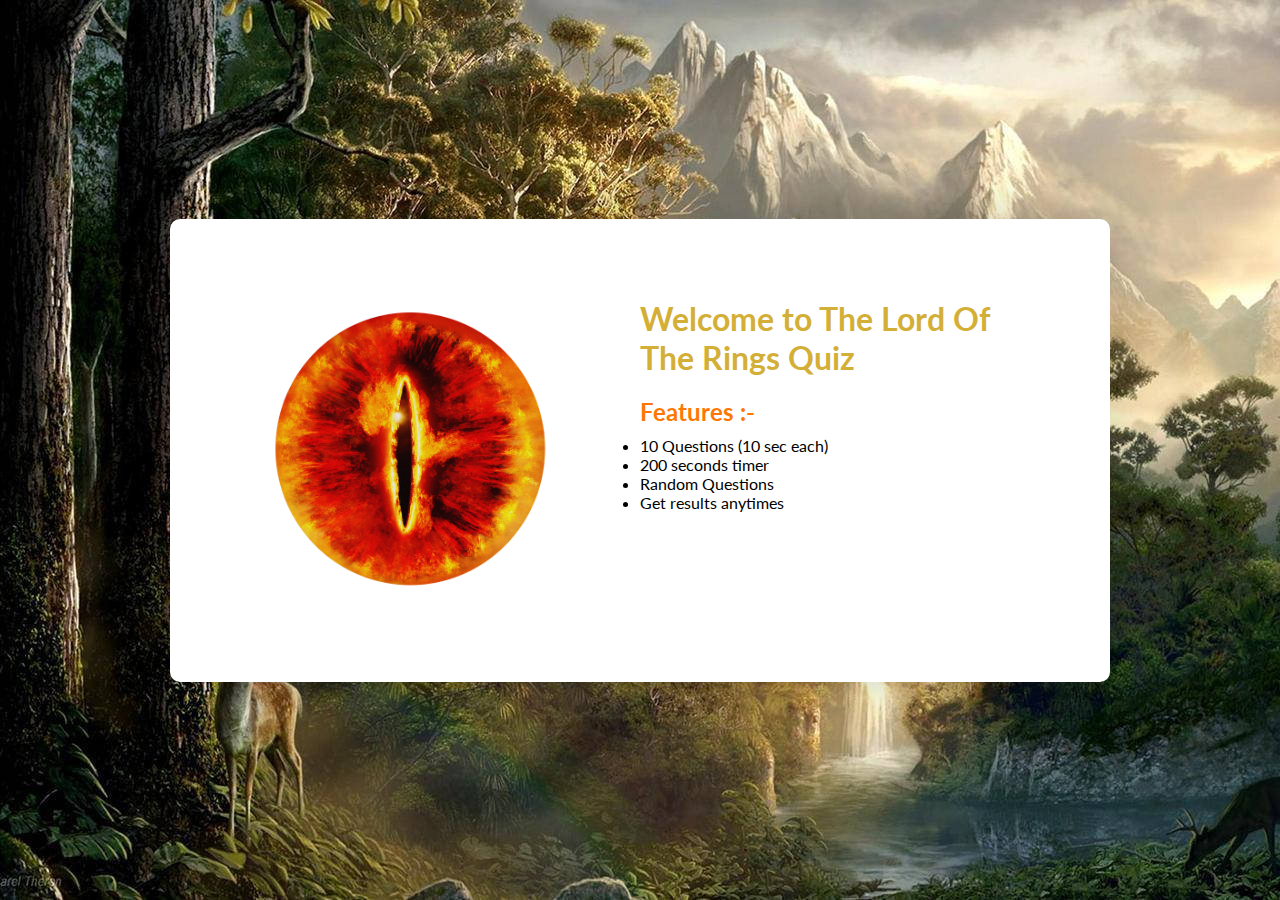
==== index.html @ 33f7904a "add style to rightSide of container" ====
<!DOCTYPE html>
<html lang="en">
<head>
    <meta charset="UTF-8">
    <meta http-equiv="X-UA-Compatible" content="IE=edge">
    <meta name="viewport" content="width=device-width, initial-scale=1.0">
    <link rel="stylesheet" href="assets/style.css">
    <title>LOTR Quiz</title>
</head>
<body>
    <div class="container">
     <div class="leftSide">
        <img src="assets/images/Sauron-logo.png" alt="Quiz logo">

     </div>
     <div class="rightSide">
        <h1>Welcome to The Lord Of The Rings Quiz</h1>
        <h2>Features :-</h2>
        <ul>
          <li>10 Questions (10 sec each)</li>
          <li>200 seconds timer</li>
          <li>Random Questions</li>
          <li>Get results anytimes</li>

        </ul>
        
     </div>
    </div>
    
</body>
<script src="assets/js/jquery-3.5.1.min.js"></script>
<script src="assets/js/tilt.min.js"></script>
</html>
---- assets/style.css ----
@import url('https://fonts.googleapis.com/css2?family=Lato:wght@300;400;700&display=swap');

* {
    margin: 0;
    padding: 0;
    box-sizing: border-box;
}

body {
    font-family: 'Lato', sans-serif;
    background-image: url('/assets/images/background.jpg');
    background-size: cover;
    display: flex;
    justify-content: center;
    align-items: center;
    min-height: 100vh;
}

.container {
    width: 940px;
    background-color: #fff;
    box-shadow: 0 0 50px 0 rgba(0, 0, 0, 0.2);
    min-height: 350px;
    padding: 80px 90px;
    border-radius: 10px;
    display: flex;
}

.leftSide, .rightSide {
   width: 50%;
}
.leftSide img {
    height: 300px;
    width: 300px;
}
.rightSide h1 {
    color: #d4af37;
}
.rightSide h2 {
    color: #FF7700;
    margin: 20px auto 10px;
}
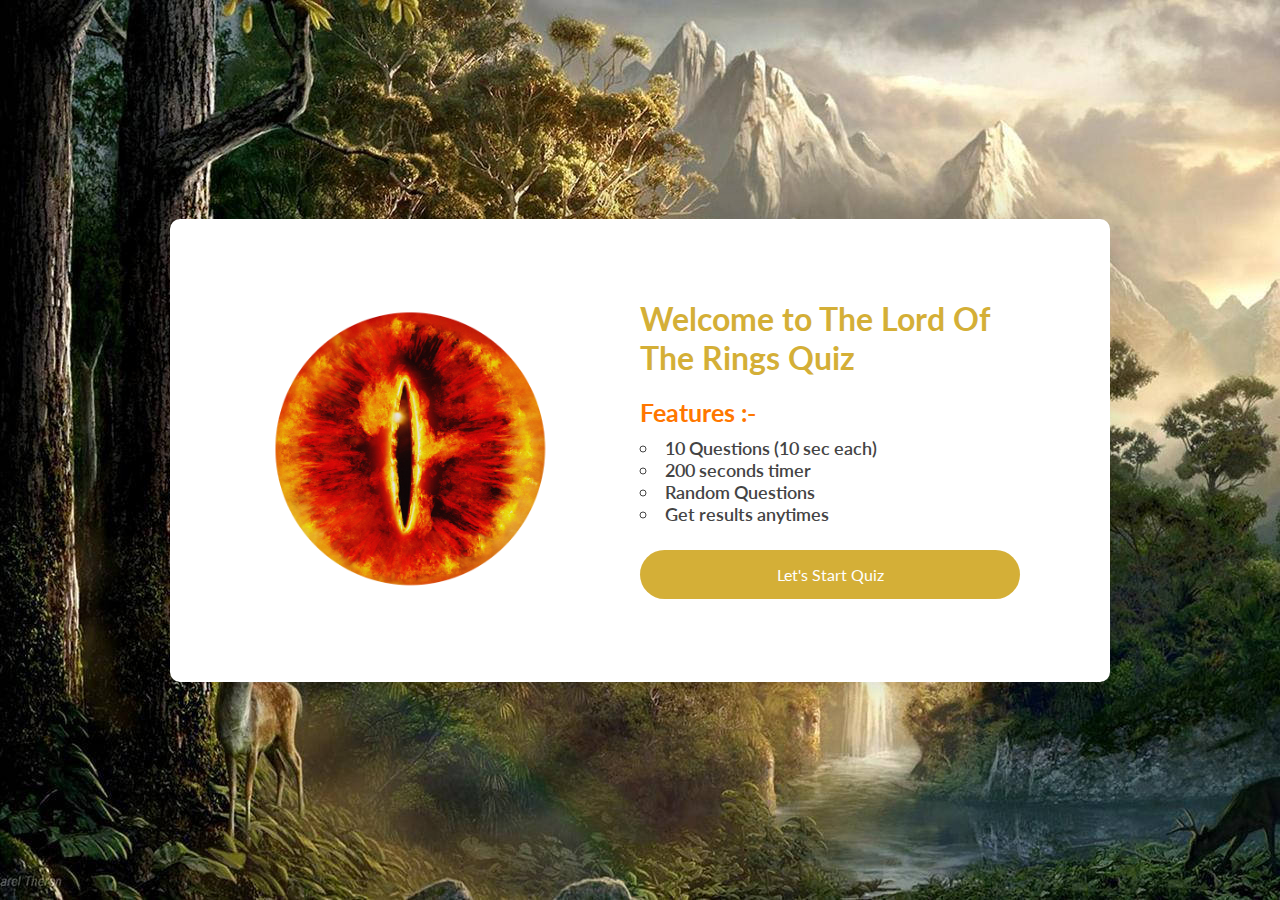
==== commit 6cbd93f3: "add button to home page and style it" ====
--- a/index.html
+++ b/index.html
@@ -10,7 +10,7 @@
 <body>
     <div class="container">
      <div class="leftSide">
-        <img src="assets/images/Sauron-logo.png" alt="Quiz logo">
+        <img src="assets/images/Sauron-logo.png" alt="Quiz logo" class="tilt"/>
 
      </div>
      <div class="rightSide">
@@ -23,6 +23,7 @@
           <li>Get results anytimes</li>
 
         </ul>
+        <a href="questions.html">Let's Start Quiz</a>
         
      </div>
     </div>
@@ -30,4 +31,9 @@
 </body>
 <script src="assets/js/jquery-3.5.1.min.js"></script>
 <script src="assets/js/tilt.min.js"></script>
+<script>
+    $(".tilt").tilt({
+
+    });
+</script>
 </html>--- a/assets/style.css
+++ b/assets/style.css
@@ -35,8 +35,31 @@
 }
 .rightSide h1 {
     color: #d4af37;
+    font-size: 32px;
 }
 .rightSide h2 {
     color: #FF7700;
     margin: 20px auto 10px;
+    font-size: 25px;
+}
+.rightSide ul {
+    color: #444;
+    font-size: 18px;
+    margin-top: 5px;
+    font-weight: 600;
+    list-style-type: circle;
+    list-style-position: inside;
+}
+.rightSide a {
+    background-color: #d4af37;
+    border-radius: 100px;
+    color: #fff;
+    width: 100%;
+    display: inline-block;
+    text-align: center;
+    padding: 15px 0;
+    margin-top: 25px;
+    text-decoration: none;
+    outline: none;
+
 }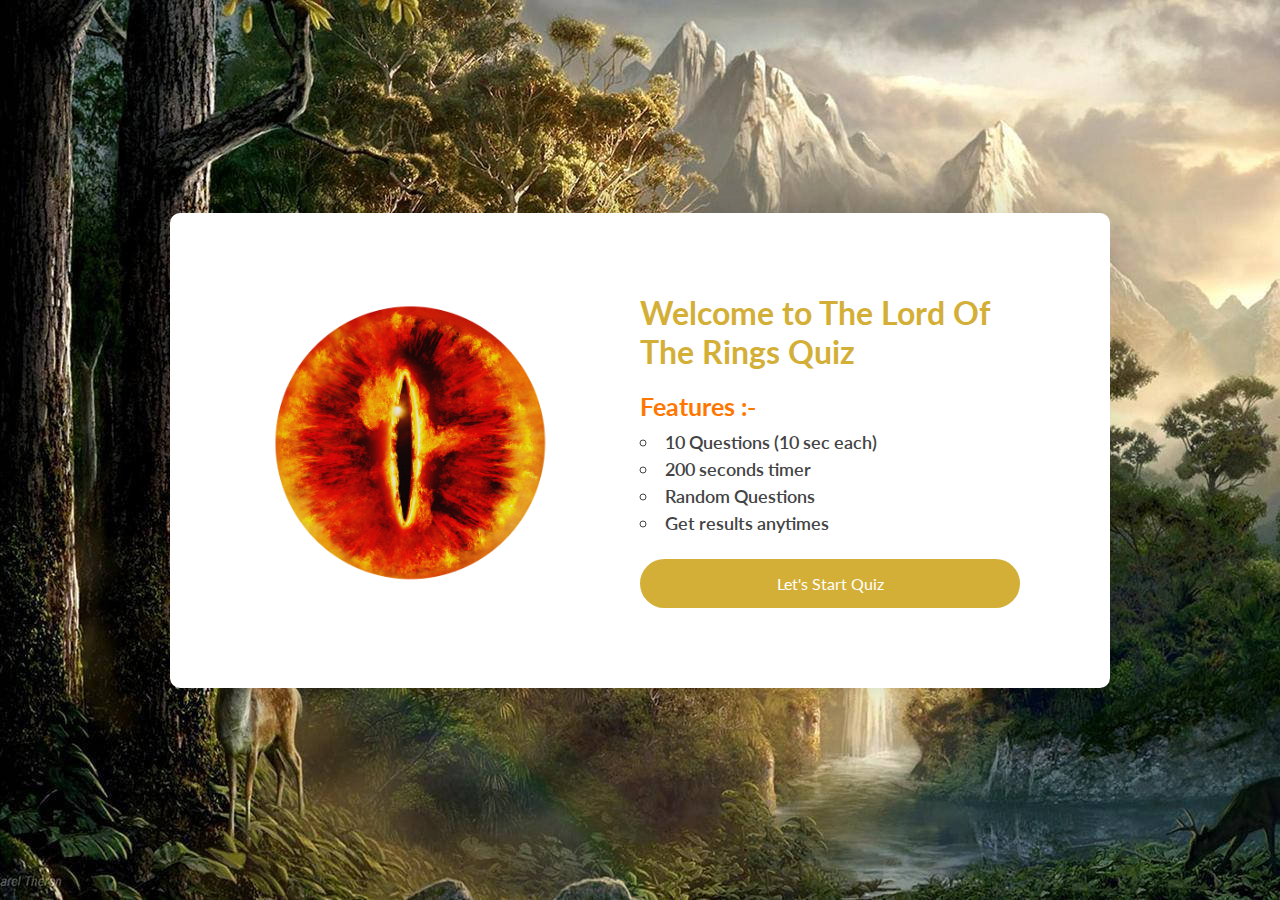
==== commit 5fc2a9ae: "finish home page and now move to quiz page" ====
--- a/index.html
+++ b/index.html
@@ -30,10 +30,12 @@
     
 </body>
 <script src="assets/js/jquery-3.5.1.min.js"></script>
-<script src="assets/js/tilt.min.js"></script>
+<script src="js/tilt.min.js"></script>
+
 <script>
-    $(".tilt").tilt({
-
+      $(".tilt").tilt({
+        scale: 1.2,
     });
 </script>
+
 </html>--- a/assets/style.css
+++ b/assets/style.css
@@ -50,6 +50,9 @@
     list-style-type: circle;
     list-style-position: inside;
 }
+.rightSide ul li {
+    margin-top: 5px;
+}
 .rightSide a {
     background-color: #d4af37;
     border-radius: 100px;
@@ -62,4 +65,7 @@
     text-decoration: none;
     outline: none;
 
-}+}
+/* Question Page CSS starts */
+
+/* Question Page CSS end */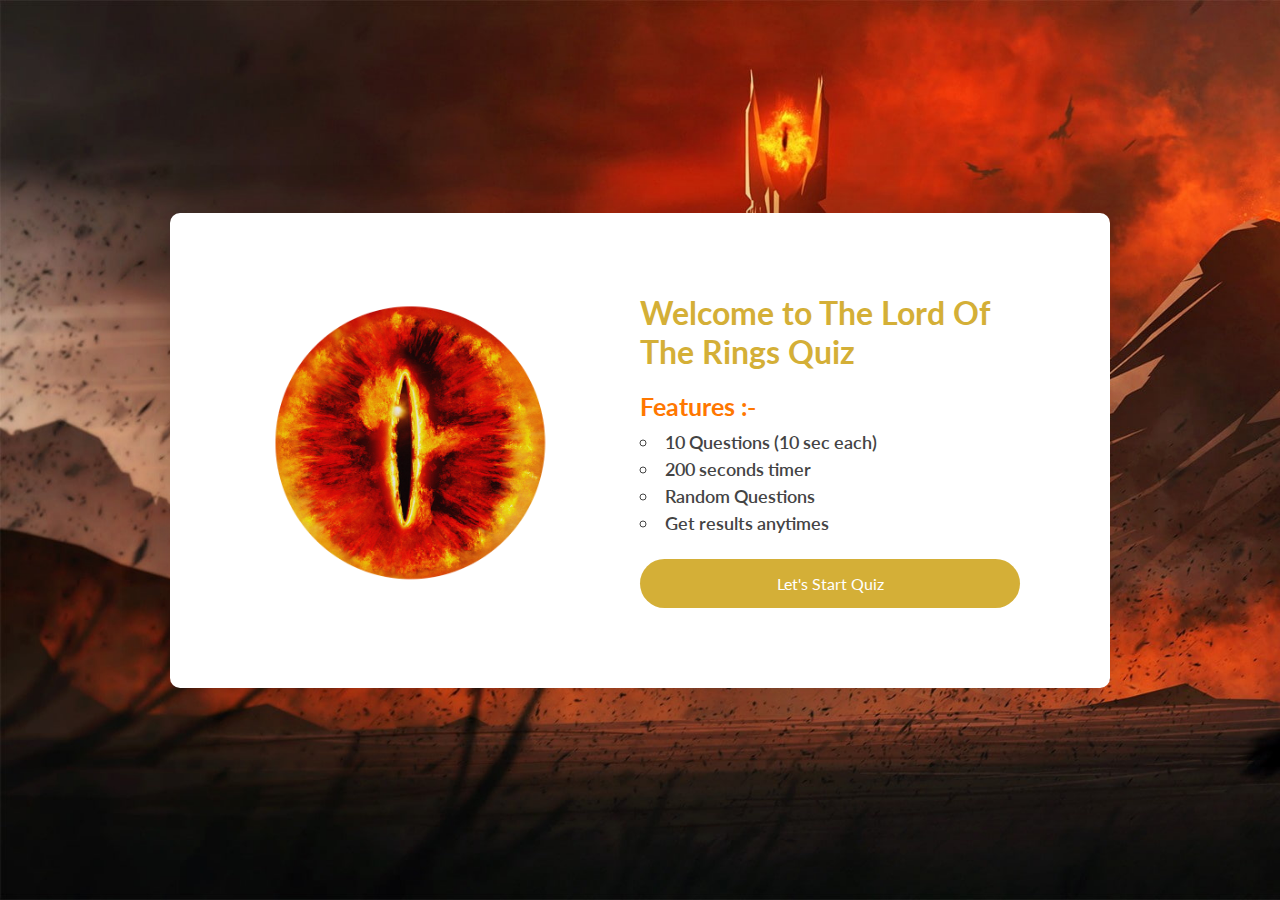
==== commit 4bac6e0f: "go through html validator in readme file" ====
--- a/index.html
+++ b/index.html
@@ -5,6 +5,7 @@
     <meta http-equiv="X-UA-Compatible" content="IE=edge">
     <meta name="viewport" content="width=device-width, initial-scale=1.0">
     <link rel="stylesheet" href="assets/style.css">
+    <script src="https://code.jquery.com/jquery-3.6.0.min.js" integrity="sha256-/xUj+3OJU5yExlq6GSYGSHk7tPXikynS7ogEvDej/m4=" crossorigin="anonymous"></script>
     <title>LOTR Quiz</title>
 </head>
 <body>
@@ -27,15 +28,11 @@
         
      </div>
     </div>
-    
+    <script src="assets/js/jquery.js"></script>
+    <script src="assets/js/tilt.min.js"></script>
 </body>
-<script src="assets/js/jquery-3.5.1.min.js"></script>
-<script src="js/tilt.min.js"></script>
 
-<script>
-      $(".tilt").tilt({
-        scale: 1.2,
-    });
-</script>
+
+
 
 </html>--- a/assets/style.css
+++ b/assets/style.css
@@ -8,7 +8,7 @@
 
 body {
     font-family: 'Lato', sans-serif;
-    background-image: url('/assets/images/background.jpg');
+    background-image: url('/assets/images/mount-doom-background.jpg');
     background-size: cover;
     display: flex;
     justify-content: center;
@@ -67,5 +67,137 @@
 
 }
 /* Question Page CSS starts */
-
-/* Question Page CSS end */+.box{
+    background-color: #fff;
+    border-radius: 10px;
+    box-shadow: 0 0 50px 0 rgba(0, 0, 0, 0.2);
+    min-height: 350px;
+    width: 640px;
+    padding: 50px;
+}
+.title {
+    border-bottom: 1px solid #464646;
+    color:#464646;
+    padding-bottom: 10px;
+    margin-bottom: 30px;
+    font-weight: 600;
+    font-size: 24px;
+}
+
+.header{
+    margin-bottom: 30px;
+    display: flex;
+    justify-content: space-between;
+}
+
+.scoreBox, 
+.timerBox {
+    border-radius: 100px;
+    padding: 10px 15px;
+    border: 1px solid #444;
+    color: #444;
+}
+
+.questionBox {
+    background-color: #FF7700;
+    color: #fff;
+    border-radius: 10px;
+    padding: 10px 15px;
+
+}
+.optionBox{
+     display: grid;
+     grid-template-columns: 1fr 1fr;
+     margin: 30px 0;
+     grid-gap: 15px;
+}
+
+.optionBox span {
+    background-color: #ccc;
+    border-radius: 10px;
+    color: #444;
+    border: 1px solid #444;
+    padding: 10px 15px;
+
+
+}
+
+.footer {
+    display: flex;
+    justify-content: space-between;
+}
+
+.footer button {
+       background-color: #d4af37;
+       border-radius: 5px;
+       padding: 7px 15px;
+       color: #fff;
+       border: 0;
+       outline: none;
+       font-size: 20px;
+}
+
+.resultBox{
+     margin-bottom: 30px;
+     display: grid;
+     grid-template-columns: 1fr 1fr;
+     grid-row-gap: 15px;
+     font-size: 20px;
+
+}
+.resultBox *:nth-child(odd) {
+    text-align: right;
+}
+
+.resultBox span {
+    font-weight: 600;
+}
+
+.buttonBox{
+ border-top: 1px solid #444;
+ text-align: center;
+}
+.buttonBox a {
+    background-color: #d4af37;
+    border-radius: 50px;
+    border: 0;
+    text-decoration: none;
+    color: #fff;
+    outline: none;
+    padding: 7px 15px;
+    margin-top: 30px;
+    display: inline-block;
+    
+}
+/*for right answer*/
+.optionBox span.right {
+ background-color: #00ab00;
+ border-color: #00ab00;
+ color: #fff;
+}
+/*for wrong answer*/
+.optionBox span.wrong {
+    background-color: #ff3b0e;
+    border-color: #ff3b0e;
+    color: #fff;
+}
+/* Question Page CSS end */
+
+/* Media Queries start */
+@media screen and (max-width: 768px){
+    .leftSide{
+        display: none;
+    }
+    .container, .box{
+        width: 425px;
+    }
+    .rightSide{
+        width: 100%;
+    }
+    .optionBox{
+        grid-template-columns: 1fr;
+    }
+}
+
+
+/* Media Queries end */
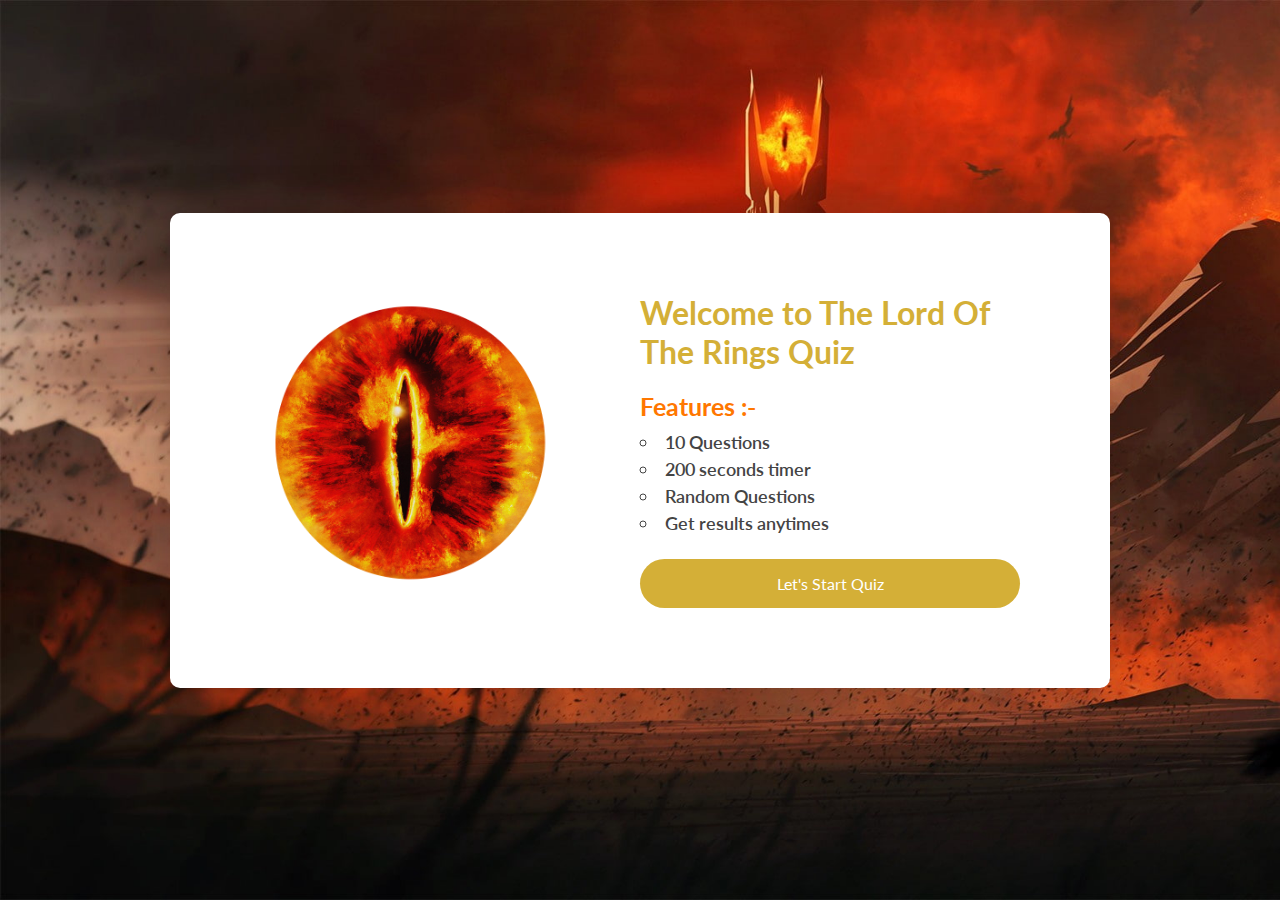
==== commit af62a0c8: "update Instructions on index page" ====
--- a/index.html
+++ b/index.html
@@ -18,7 +18,7 @@
         <h1>Welcome to The Lord Of The Rings Quiz</h1>
         <h2>Features :-</h2>
         <ul>
-          <li>10 Questions (10 sec each)</li>
+          <li>10 Questions</li>
           <li>200 seconds timer</li>
           <li>Random Questions</li>
           <li>Get results anytimes</li>
--- a/assets/style.css
+++ b/assets/style.css
@@ -8,7 +8,7 @@
 
 body {
     font-family: 'Lato', sans-serif;
-    background-image: url('/assets/images/mount-doom-background.jpg');
+    background-image: url('./images/mount-doom-background.jpg');
     background-size: cover;
     display: flex;
     justify-content: center;
